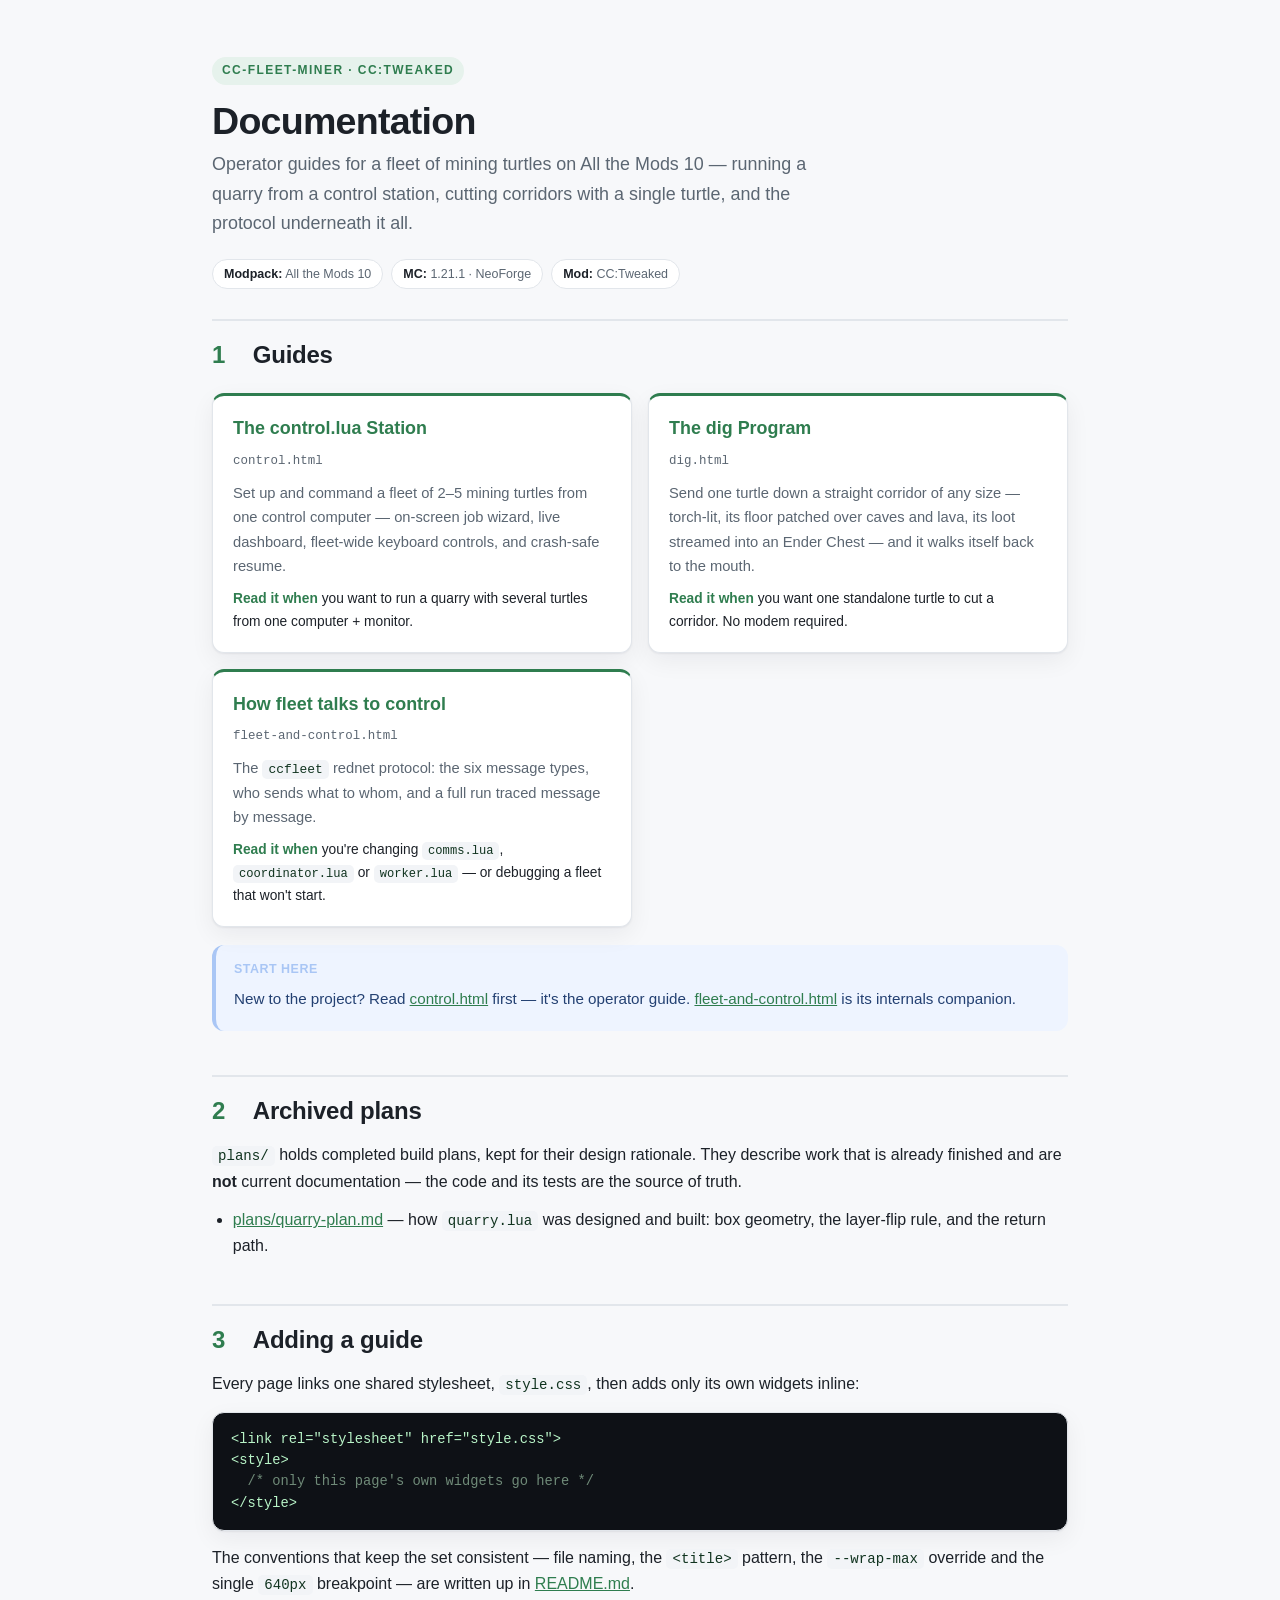
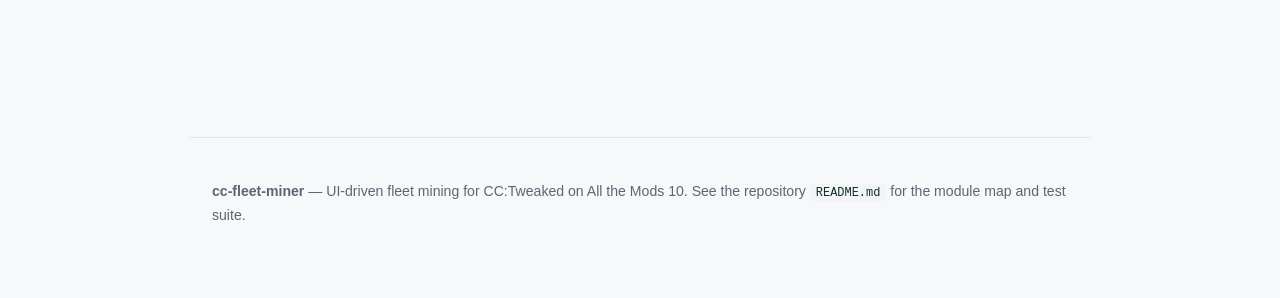
==== docs/index.html @ 33a7a298 "Establish documentation structure and styling *   Create a dedicated `docs/` directory to centralize" ====
<!DOCTYPE html>
<html lang="en">
<head>
<meta charset="utf-8">
<meta name="viewport" content="width=device-width, initial-scale=1">
<title>cc-fleet-miner — Documentation</title>
<link rel="stylesheet" href="style.css">
<style>
  /* index.html — page-specific: the clickable guide cards. */
  .cards { display: grid; grid-template-columns: 1fr 1fr; gap: 16px; margin: 18px 0 8px; }
  a.doc {
    display: block; text-decoration: none; color: inherit;
    background: var(--panel); border: 1px solid var(--line); border-radius: 12px;
    padding: 18px 20px; box-shadow: var(--shadow);
    border-top: 3px solid var(--accent);
    transition: transform .12s ease, box-shadow .12s ease;
  }
  a.doc:hover { transform: translateY(-2px); box-shadow: 0 2px 4px rgba(16,24,32,.08), 0 14px 34px rgba(16,24,32,.12); }
  a.doc h3 { margin: 0 0 2px; font-size: 1.12rem; color: var(--accent); }
  a.doc .file { font-family: ui-monospace, SFMono-Regular, Menlo, Consolas, monospace; font-size: .78rem; color: var(--muted); }
  a.doc p { margin: 9px 0 0; font-size: .92rem; color: var(--muted); }
  a.doc .when { margin-top: 10px; font-size: .86rem; color: var(--ink); }
  a.doc .when b { color: var(--accent); font-weight: 650; }
  .plans { margin-top: 8px; }
</style>
</head>
<body>

<header class="hero">
  <span class="eyebrow">cc-fleet-miner · CC:Tweaked</span>
  <h1>Documentation</h1>
  <p class="lede">Operator guides for a fleet of mining turtles on All the Mods 10 — running a quarry from a control station, cutting corridors with a single turtle, and the protocol underneath it all.</p>
  <div class="meta-row">
    <span class="chip"><b>Modpack:</b> All the Mods 10</span>
    <span class="chip"><b>MC:</b> 1.21.1 · NeoForge</span>
    <span class="chip"><b>Mod:</b> CC:Tweaked</span>
  </div>
</header>

<div class="wrap">

  <section>
    <h2><span class="num">1</span>Guides</h2>

    <div class="cards">

      <a class="doc" href="control.html">
        <h3>The control.lua Station</h3>
        <span class="file">control.html</span>
        <p>Set up and command a fleet of 2–5 mining turtles from one control computer — on-screen job wizard, live dashboard, fleet-wide keyboard controls, and crash-safe resume.</p>
        <p class="when"><b>Read it when</b> you want to run a quarry with several turtles from one computer + monitor.</p>
      </a>

      <a class="doc" href="dig.html">
        <h3>The dig Program</h3>
        <span class="file">dig.html</span>
        <p>Send one turtle down a straight corridor of any size — torch-lit, its floor patched over caves and lava, its loot streamed into an Ender Chest — and it walks itself back to the mouth.</p>
        <p class="when"><b>Read it when</b> you want one standalone turtle to cut a corridor. No modem required.</p>
      </a>

      <a class="doc" href="fleet-and-control.html">
        <h3>How fleet talks to control</h3>
        <span class="file">fleet-and-control.html</span>
        <p>The <code>ccfleet</code> rednet protocol: the six message types, who sends what to whom, and a full run traced message by message.</p>
        <p class="when"><b>Read it when</b> you're changing <code>comms.lua</code>, <code>coordinator.lua</code> or <code>worker.lua</code> — or debugging a fleet that won't start.</p>
      </a>

    </div>

    <div class="callout note">
      <span class="tag">Start here</span>
      <p>New to the project? Read <a href="control.html">control.html</a> first — it's the operator guide. <a href="fleet-and-control.html">fleet-and-control.html</a> is its internals companion.</p>
    </div>
  </section>

  <section>
    <h2><span class="num">2</span>Archived plans</h2>
    <p><code>plans/</code> holds completed build plans, kept for their design rationale. They describe work that is already finished and are <strong>not</strong> current documentation — the code and its tests are the source of truth.</p>
    <ul class="plans">
      <li><a href="plans/quarry-plan.md">plans/quarry-plan.md</a> — how <code>quarry.lua</code> was designed and built: box geometry, the layer-flip rule, and the return path.</li>
    </ul>
  </section>

  <section>
    <h2><span class="num">3</span>Adding a guide</h2>
    <p>Every page links one shared stylesheet, <code>style.css</code>, then adds only its own widgets inline:</p>
<pre><code>&lt;link rel="stylesheet" href="style.css"&gt;
&lt;style&gt;
  <span class="cmt">/* only this page's own widgets go here */</span>
&lt;/style&gt;</code></pre>
    <p>The conventions that keep the set consistent — file naming, the <code>&lt;title&gt;</code> pattern, the <code>--wrap-max</code> override and the single <code>640px</code> breakpoint — are written up in <a href="README.md">README.md</a>.</p>
  </section>

</div>

<footer>
  <p><strong>cc-fleet-miner</strong> — UI-driven fleet mining for CC:Tweaked on All the Mods 10. See the repository <code>README.md</code> for the module map and test suite.</p>
</footer>

</body>
</html>
---- docs/style.css ----
/* ============================================================================
   cc-fleet-miner — shared documentation design system
   ----------------------------------------------------------------------------
   Every guide in docs/ links this file and then adds ONLY its own
   page-specific rules in an inline <style> block:

     <link rel="stylesheet" href="style.css">
     <style> ... page-specific rules ... </style>

   What lives here: the colour palette (light + dark), page shell, typography,
   TOC, code/terminal blocks, tables, callouts, cards, generic diagram frame.

   What does NOT live here: per-page diagram widgets. Note that `.legend` is
   deliberately absent — tunnel/dig and fleet-and-control both use that class
   for visually different things, so each defines its own.

   Page width is the `--wrap-max` knob below. A page needing more room
   overrides it in its own :root (fleet-and-control.html uses 940px).
   ========================================================================== */

:root {
  --bg: #f7f8fa;
  --panel: #ffffff;
  --ink: #1c2128;
  --muted: #5b6672;
  --line: #e2e6eb;
  --accent: #2f7d4f;
  --accent-soft: #e6f2ec;
  --code-bg: #f2f4f7;
  --code-ink: #10331f;
  --kbd-bg: #2b3138;
  --kbd-ink: #f0f2f4;
  --warn-bg: #fff6e6;
  --warn-line: #f0c674;
  --warn-ink: #6b4e12;
  --note-bg: #eef4ff;
  --note-line: #a9c6f5;
  --note-ink: #234072;
  --term-bg: #0e1116;
  --term-ink: #b9f5c8;
  --term-dim: #6f8a78;
  --shadow: 0 1px 2px rgba(16,24,32,.06), 0 8px 24px rgba(16,24,32,.06);

  /* Page shell width — override per page if a diagram needs more room. */
  --wrap-max: 900px;
}

@media (prefers-color-scheme: dark) {
  :root {
    --bg: #0d1117;
    --panel: #161b22;
    --ink: #e6edf3;
    --muted: #9aa7b4;
    --line: #262d36;
    --accent: #56c883;
    --accent-soft: #14251b;
    --code-bg: #1b222b;
    --code-ink: #a7e9bd;
    --kbd-bg: #05070a;
    --kbd-ink: #e6edf3;
    --warn-bg: #2a2314;
    --warn-line: #6b581f;
    --warn-ink: #e6cf8a;
    --note-bg: #12203a;
    --note-line: #274a80;
    --note-ink: #bcd4fa;
    --term-bg: #05070a;
    --term-ink: #7be39a;
    --term-dim: #4c6754;
    --shadow: 0 1px 2px rgba(0,0,0,.3), 0 10px 30px rgba(0,0,0,.4);
  }
}

/* ---- page shell ---------------------------------------------------------- */

* { box-sizing: border-box; }
html { scroll-behavior: smooth; }
body {
  margin: 0;
  background: var(--bg);
  color: var(--ink);
  font: 16px/1.65 -apple-system, BlinkMacSystemFont, "Segoe UI", Roboto, Helvetica, Arial, sans-serif;
  -webkit-font-smoothing: antialiased;
}
.wrap {
  max-width: var(--wrap-max);
  margin: 0 auto;
  padding: 0 22px 96px;
}
header.hero {
  max-width: var(--wrap-max);
  margin: 0 auto;
  padding: 56px 22px 30px;
}
.eyebrow {
  display: inline-block;
  font-size: 12px;
  letter-spacing: .12em;
  text-transform: uppercase;
  color: var(--accent);
  background: var(--accent-soft);
  padding: 4px 10px;
  border-radius: 999px;
  font-weight: 600;
}
h1 {
  font-size: 2.35rem;
  line-height: 1.1;
  margin: 16px 0 8px;
  letter-spacing: -.02em;
}
h1 .mono { font-family: ui-monospace, SFMono-Regular, "SF Mono", Menlo, Consolas, monospace; color: var(--accent); }
.lede { font-size: 1.12rem; color: var(--muted); margin: 0; max-width: 62ch; }
.meta-row { margin-top: 20px; display: flex; flex-wrap: wrap; gap: 8px; }
.chip {
  font-size: 12.5px;
  color: var(--muted);
  border: 1px solid var(--line);
  background: var(--panel);
  padding: 4px 11px;
  border-radius: 999px;
}
.chip b { color: var(--ink); font-weight: 600; }

/* ---- table of contents --------------------------------------------------- */

nav.toc {
  background: var(--panel);
  border: 1px solid var(--line);
  border-radius: 14px;
  padding: 18px 22px;
  margin: 8px 0 40px;
  box-shadow: var(--shadow);
}
nav.toc p { margin: 0 0 10px; font-weight: 700; font-size: .82rem; letter-spacing: .08em; text-transform: uppercase; color: var(--muted); }
nav.toc ol { margin: 0; padding: 0; list-style: none; counter-reset: toc; columns: 2; column-gap: 32px; }
nav.toc li { counter-increment: toc; margin: 0 0 7px; break-inside: avoid; }
nav.toc a { color: var(--ink); text-decoration: none; }
nav.toc a::before { content: counter(toc) ". "; color: var(--accent); font-variant-numeric: tabular-nums; font-weight: 600; }
nav.toc a:hover { color: var(--accent); text-decoration: underline; }

/* ---- typography ---------------------------------------------------------- */

section { margin: 0 0 44px; scroll-margin-top: 20px; }
h2 {
  font-size: 1.5rem;
  letter-spacing: -.01em;
  margin: 0 0 4px;
  padding-top: 14px;
  border-top: 2px solid var(--line);
}
h2 .num {
  display: inline-block;
  min-width: 1.7em;
  color: var(--accent);
  font-variant-numeric: tabular-nums;
}
h3 { font-size: 1.12rem; margin: 28px 0 6px; }
p { margin: 12px 0; }
a { color: var(--accent); }

ul, ol.steps { padding-left: 1.3em; }
li { margin: 6px 0; }
ol.steps { counter-reset: step; list-style: none; padding-left: 0; }
ol.steps > li {
  position: relative;
  padding: 4px 0 4px 44px;
  margin: 14px 0;
  counter-increment: step;
}
ol.steps > li::before {
  content: counter(step);
  position: absolute;
  left: 0; top: 2px;
  width: 30px; height: 30px;
  background: var(--accent);
  color: #fff;
  border-radius: 50%;
  display: grid; place-items: center;
  font-weight: 700; font-size: .92rem;
}

/* ---- code & terminal ----------------------------------------------------- */

code {
  font-family: ui-monospace, SFMono-Regular, "SF Mono", Menlo, Consolas, monospace;
  font-size: .88em;
  background: var(--code-bg);
  color: var(--code-ink);
  padding: 2px 6px;
  border-radius: 5px;
}
pre {
  background: var(--term-bg);
  color: var(--term-ink);
  border-radius: 12px;
  padding: 16px 18px;
  overflow-x: auto;
  font-family: ui-monospace, SFMono-Regular, "SF Mono", Menlo, Consolas, monospace;
  font-size: .86rem;
  line-height: 1.55;
  box-shadow: var(--shadow);
  border: 1px solid var(--line);
}
pre code { background: none; color: inherit; padding: 0; font-size: inherit; }
pre .cmt { color: var(--term-dim); }
pre .prompt { color: #59b6ff; }
pre .out { color: #d7dde3; }

kbd {
  font-family: ui-monospace, SFMono-Regular, Menlo, Consolas, monospace;
  background: var(--kbd-bg);
  color: var(--kbd-ink);
  border-radius: 6px;
  padding: 2px 9px;
  font-size: .82em;
  font-weight: 600;
  box-shadow: 0 2px 0 rgba(0,0,0,.35);
  display: inline-block;
  min-width: 1.4em;
  text-align: center;
}

/* ---- tables -------------------------------------------------------------- */

table {
  width: 100%;
  border-collapse: collapse;
  margin: 16px 0;
  font-size: .93rem;
  background: var(--panel);
  border: 1px solid var(--line);
  border-radius: 12px;
  overflow: hidden;
}
th, td { text-align: left; padding: 10px 14px; border-bottom: 1px solid var(--line); vertical-align: top; }
thead th { background: var(--accent-soft); color: var(--ink); font-size: .8rem; letter-spacing: .04em; text-transform: uppercase; }
tbody tr:last-child td { border-bottom: none; }
td code { white-space: nowrap; }

/* ---- callouts ------------------------------------------------------------ */

.callout {
  border-radius: 12px;
  padding: 14px 16px 14px 18px;
  margin: 18px 0;
  border-left: 4px solid;
  font-size: .95rem;
}
.callout p { margin: 6px 0; }
.callout .tag { font-weight: 700; letter-spacing: .04em; font-size: .78rem; text-transform: uppercase; display: block; margin-bottom: 2px; }
.note { background: var(--note-bg); border-color: var(--note-line); color: var(--note-ink); }
.note .tag { color: var(--note-line); }
.warn { background: var(--warn-bg); border-color: var(--warn-line); color: var(--warn-ink); }
.warn .tag { color: var(--warn-line); }

/* ---- cards & diagram frame ----------------------------------------------- */

.grid2 { display: grid; grid-template-columns: 1fr 1fr; gap: 16px; }
.card {
  background: var(--panel);
  border: 1px solid var(--line);
  border-radius: 12px;
  padding: 16px 18px;
  box-shadow: var(--shadow);
}
.card h3 { margin-top: 0; }
.card p { margin: 6px 0 0; font-size: .92rem; color: var(--muted); }

.diagram {
  background: var(--panel);
  border: 1px solid var(--line);
  border-radius: 12px;
  padding: 18px;
  margin: 16px 0;
  overflow-x: auto;
  box-shadow: var(--shadow);
}
.diagram pre { background: none; color: var(--ink); box-shadow: none; border: none; padding: 0; font-size: .8rem; }

/* ---- footer -------------------------------------------------------------- */

footer {
  max-width: var(--wrap-max);
  margin: 0 auto;
  padding: 30px 22px 60px;
  color: var(--muted);
  font-size: .88rem;
  border-top: 1px solid var(--line);
}
footer code { font-size: .85em; }

/* ---- responsive ---------------------------------------------------------- */

@media (max-width: 640px) {
  nav.toc ol { columns: 1; }
  .grid2 { grid-template-columns: 1fr; }
  h1 { font-size: 1.9rem; }
}
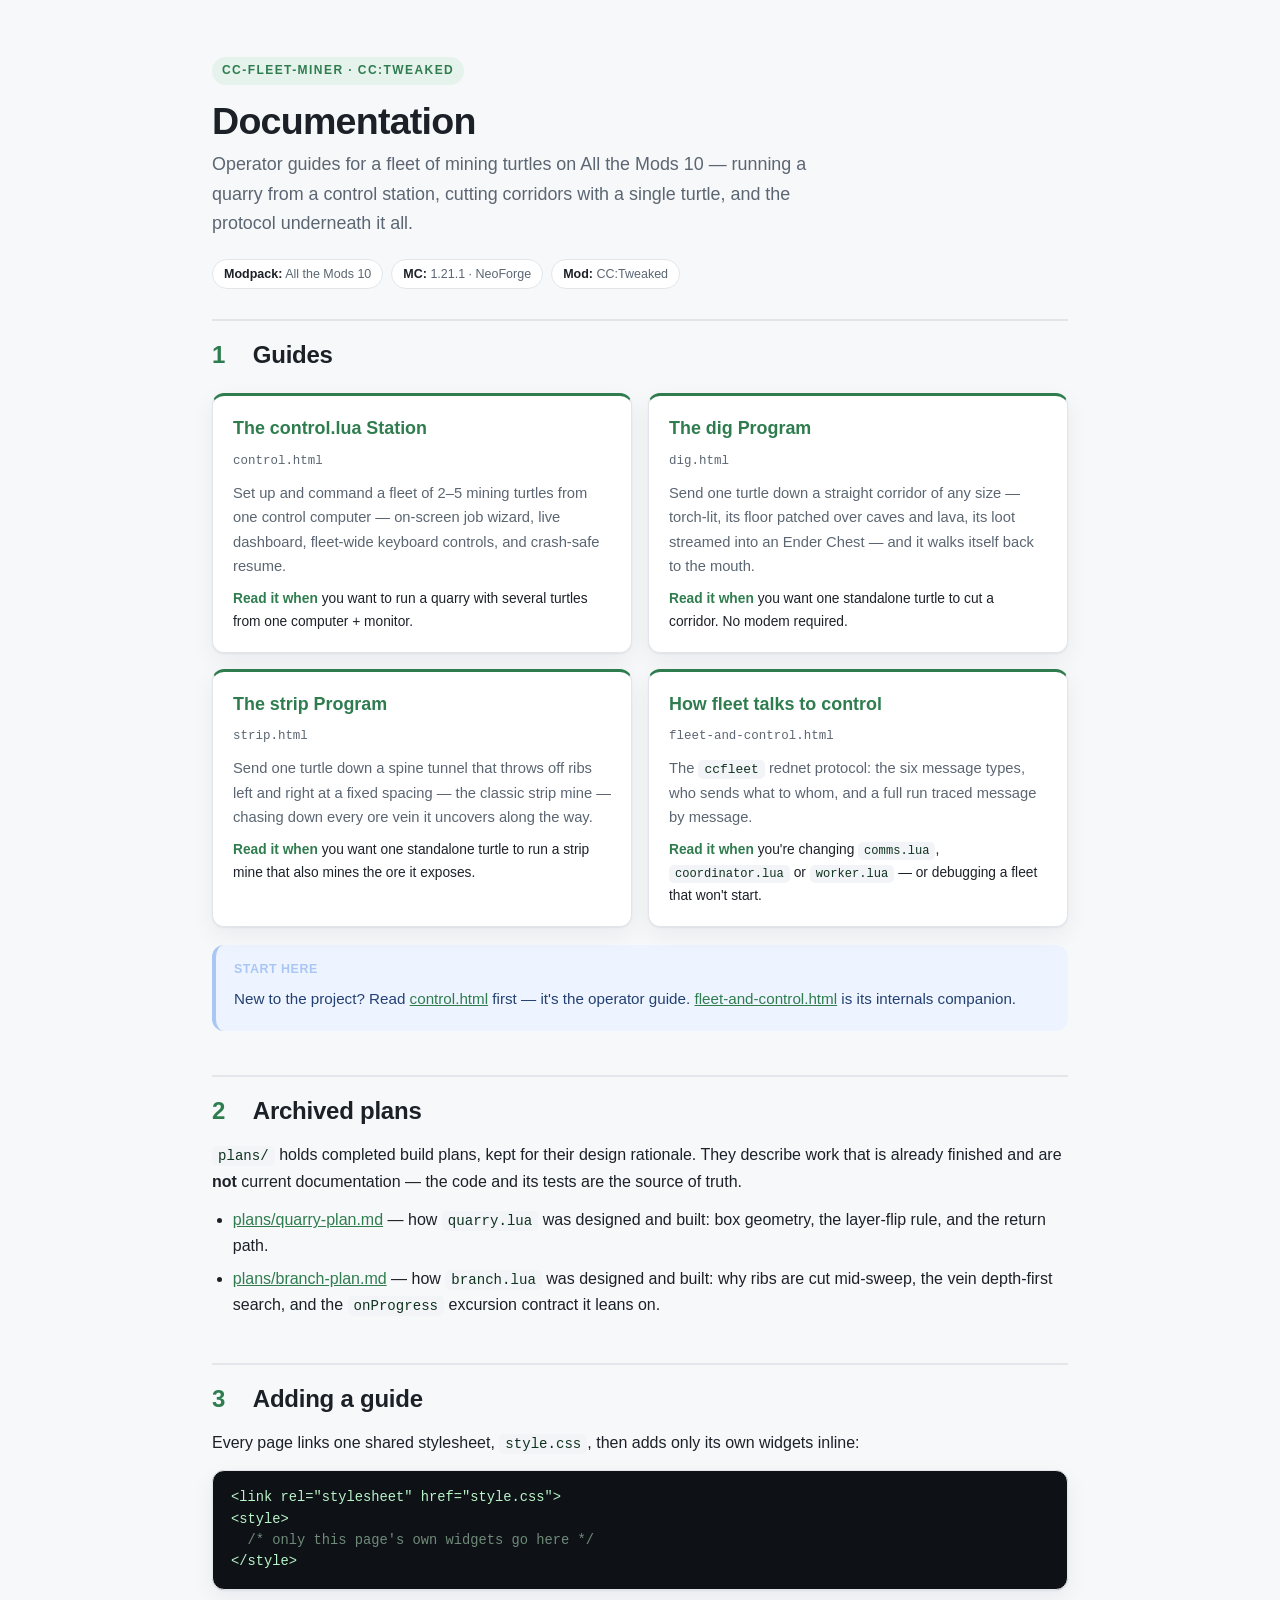
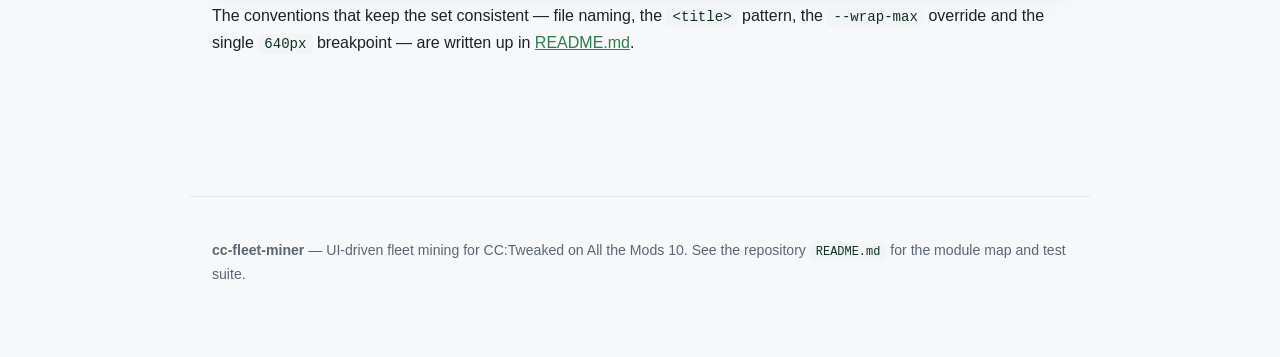
==== commit e9125de7: "Add branch/strip pattern (spine, ribs, vein following) with strip driver, tests, and docs - `branch." ====
--- a/docs/index.html
+++ b/docs/index.html
@@ -58,6 +58,13 @@
         <p class="when"><b>Read it when</b> you want one standalone turtle to cut a corridor. No modem required.</p>
       </a>
 
+      <a class="doc" href="strip.html">
+        <h3>The strip Program</h3>
+        <span class="file">strip.html</span>
+        <p>Send one turtle down a spine tunnel that throws off ribs left and right at a fixed spacing — the classic strip mine — chasing down every ore vein it uncovers along the way.</p>
+        <p class="when"><b>Read it when</b> you want one standalone turtle to run a strip mine that also mines the ore it exposes.</p>
+      </a>
+
       <a class="doc" href="fleet-and-control.html">
         <h3>How fleet talks to control</h3>
         <span class="file">fleet-and-control.html</span>
@@ -78,6 +85,7 @@
     <p><code>plans/</code> holds completed build plans, kept for their design rationale. They describe work that is already finished and are <strong>not</strong> current documentation — the code and its tests are the source of truth.</p>
     <ul class="plans">
       <li><a href="plans/quarry-plan.md">plans/quarry-plan.md</a> — how <code>quarry.lua</code> was designed and built: box geometry, the layer-flip rule, and the return path.</li>
+      <li><a href="plans/branch-plan.md">plans/branch-plan.md</a> — how <code>branch.lua</code> was designed and built: why ribs are cut mid-sweep, the vein depth-first search, and the <code>onProgress</code> excursion contract it leans on.</li>
     </ul>
   </section>
 
